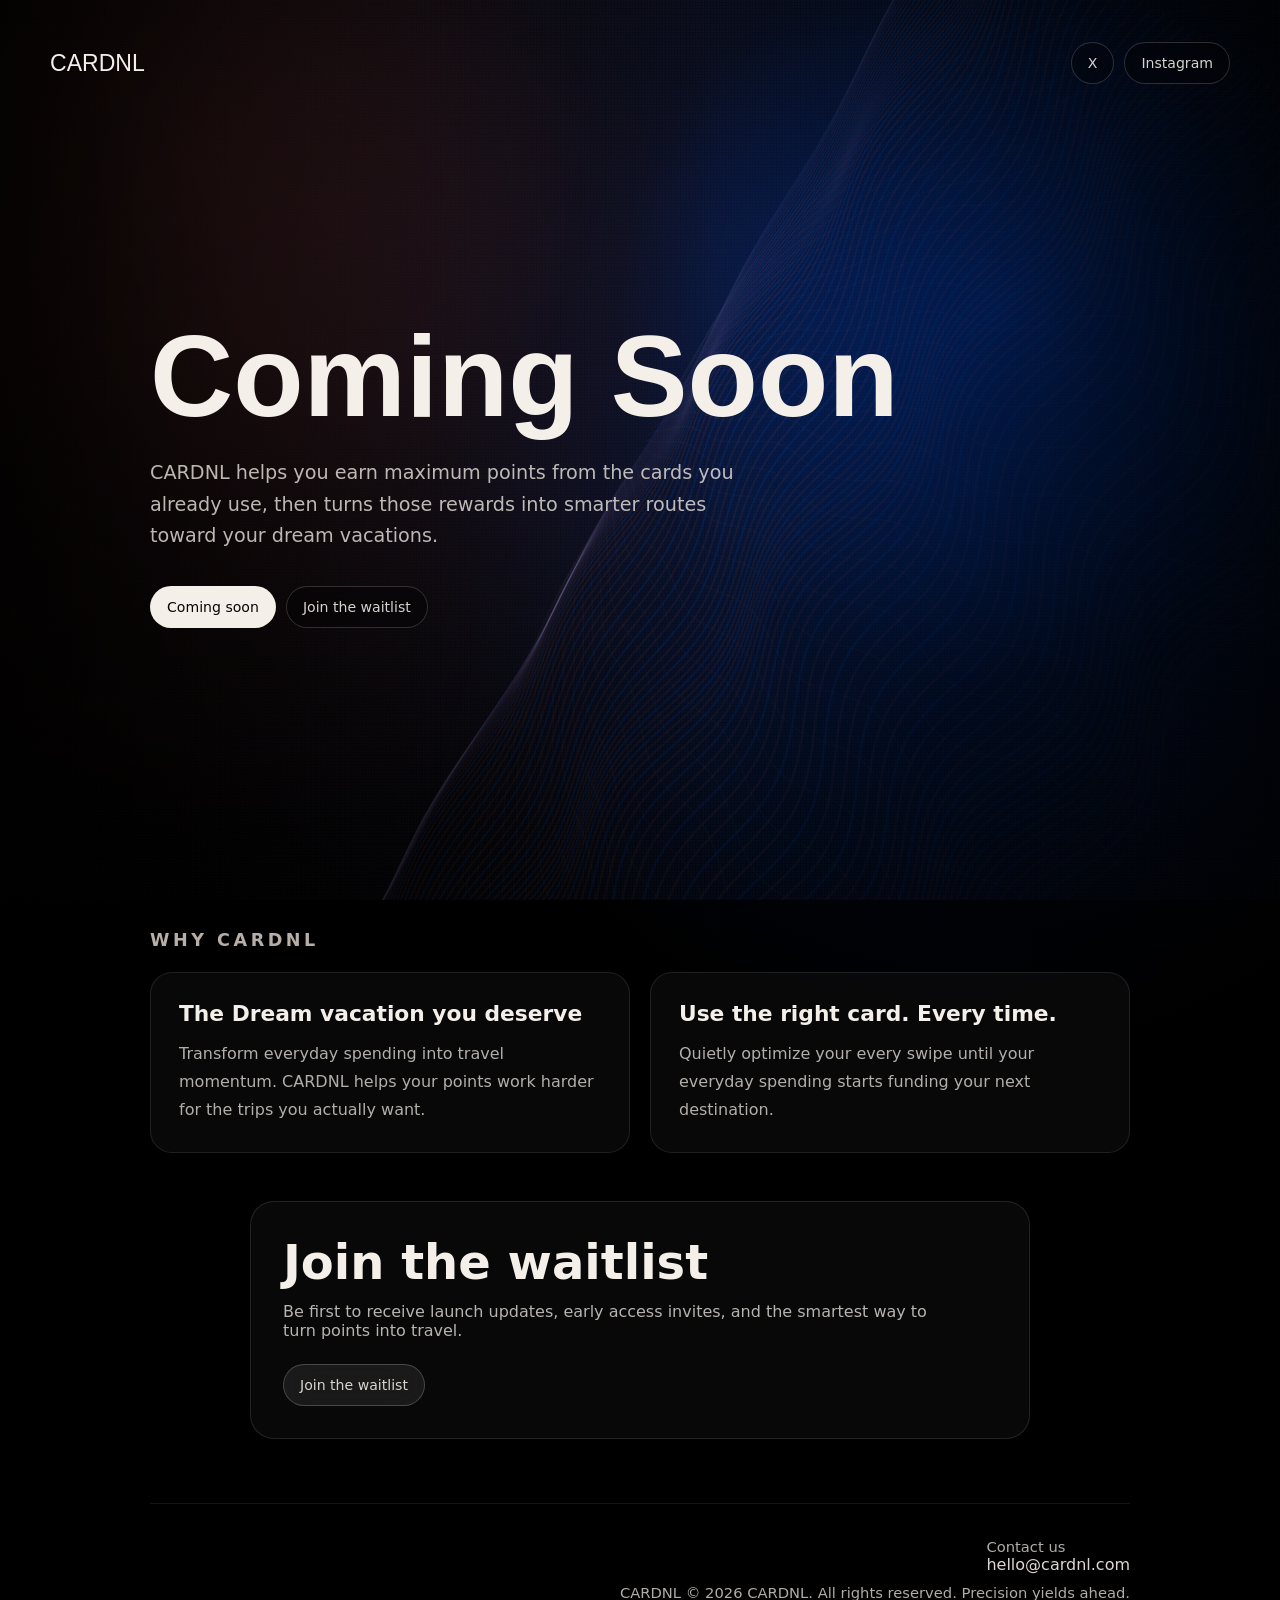
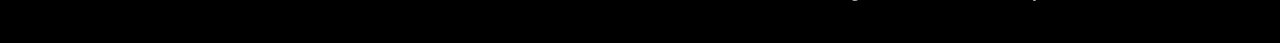
==== CARDNL-V2/index.html @ 9bd4cb1e "Add files via upload" ====
<!doctype html>
<html lang="en">
  <head>
    <meta charset="utf-8" />
    <meta name="viewport" content="width=device-width, initial-scale=1" />
    <title>CARDNL - Coming Soon</title>
    <link rel="preconnect" href="https://api.fontshare.com" />
    <link rel="preconnect" href="https://cdn.fontshare.com" crossorigin />
    <link href="https://api.fontshare.com/v2/css?f[]=panchang@500&display=swap" rel="stylesheet" />
    <link rel="stylesheet" href="./styles.css" />
  </head>
  <body>
    <canvas id="shader-bg" aria-hidden="true"></canvas>
    <div class="grain" aria-hidden="true"></div>

    <main class="page-shell">
      <nav class="topbar" aria-label="CARDNL social links">
        <a class="brand" href="#" aria-label="CARDNL home">CARDNL</a>
        <div class="socials">
          <a href="https://x.com/usecardnl" aria-label="Follow CARDNL on X">X</a>
          <a href="https://instagram.com/usecardnl" aria-label="Follow CARDNL on Instagram">Instagram</a>
        </div>
      </nav>

      <section class="hero" aria-labelledby="hero-title">
        <p class="status"></p>
        <h1 id="hero-title">Coming Soon</h1>
        <p class="intro">
          CARDNL helps you earn maximum points from the cards you already use, then turns those rewards into smarter routes toward your dream vacations.
        </p>
        <div class="actions" aria-label="CARDNL launch status and social accounts">
          <span class="launch-pill">Coming soon</span>
          <a class="primary-button" href="./waitlist.html">Join the waitlist</a>
        </div>
      </section>

      <section class="feature-grid" aria-labelledby="features-title">
        <h2 id="features-title" class="section-title">Why CARDNL</h2>
        <div class="feature-cards">
          <article class="feature">
            <h3>The Dream vacation you deserve</h3>
            <p>Transform everyday spending into travel momentum. CARDNL helps your points work harder for the trips you actually want.</p>
          </article>
          <article class="feature">
            <h3>Use the right card. Every time.</h3>
            <p>Quietly optimize your every swipe until your everyday spending starts funding your next destination.</p>
          </article>
        </div>
      </section>

      <section class="waitlist-panel" aria-labelledby="waitlist-panel-title">
        <h2 id="waitlist-panel-title">Join the waitlist</h2>
        <p>Be first to receive launch updates, early access invites, and the smartest way to turn points into travel.</p>
        <a class="primary-button" href="./waitlist.html">Join the waitlist</a>
      </section>

      <footer class="page-footer">
        <div class="footer-mini">
        </div>
        <div class="footer-contact">
          <div>
            <p>Contact us</p>
            <a href="mailto:hello@cardnl.com">hello@cardnl.com</a>
          </div>
          <p class="copyright">CARDNL © 2026 CARDNL. All rights reserved. Precision yields ahead.</p>
        </div>
      </footer>
    </main>

    <script src="./shader.js"></script>
  </body>
</html>
---- CARDNL-V2/styles.css ----
:root {
  --text: #f4efe9;
  --muted: #b7afa7;
  --line: rgba(244, 239, 233, 0.18);
  --red: #803731;
  --blue: #0043ca;
  --ink: #050505;
}

* {
  box-sizing: border-box;
}

html,
body {
  min-height: 100%;
}

body {
  margin: 0;
  overflow-x: hidden;
  color: var(--text);
  background: #000;
  font-family: Inter, ui-sans-serif, system-ui, -apple-system, BlinkMacSystemFont, "Segoe UI", sans-serif;
}

a {
  color: inherit;
  text-decoration: none;
}

#shader-bg {
  position: fixed;
  inset: 0;
  z-index: -3;
  width: 100%;
  height: 100%;
  background: #000;
}

.grain {
  position: fixed;
  inset: 0;
  z-index: -2;
  pointer-events: none;
  opacity: 0.22;
  mix-blend-mode: screen;
  background-image:
    radial-gradient(circle at 30% 40%, rgba(255, 255, 255, 0.08) 0 1px, transparent 1px),
    radial-gradient(circle at 70% 30%, rgba(255, 255, 255, 0.05) 0 1px, transparent 1px);
  background-size: 3px 3px, 5px 5px;
}

.page-shell {
  position: relative;
  min-height: 100svh;
  padding: clamp(20px, 4vw, 42px);
  background:
    linear-gradient(90deg, rgba(0, 0, 0, 0.86), rgba(0, 0, 0, 0.28) 56%, rgba(0, 0, 0, 0.72)),
    radial-gradient(circle at 18% 20%, rgba(128, 55, 49, 0.28), transparent 30%),
    radial-gradient(circle at 76% 32%, rgba(0, 67, 202, 0.22), transparent 36%);
}

.topbar {
  display: flex;
  align-items: center;
  justify-content: space-between;
  gap: 20px;
  width: min(1180px, 100%);
  margin: 0 auto;
}

.brand {
  font-family: "Panchang", sans-serif;
  font-size: clamp(1rem, 1.8vw, 1.45rem);
  letter-spacing: 0;
}

.socials,
.actions {
  display: flex;
  align-items: center;
  gap: 10px;
  flex-wrap: wrap;
}

.socials a,
.actions a,
.launch-pill,
.primary-button {
  min-height: 42px;
  display: inline-flex;
  align-items: center;
  justify-content: center;
  border: 1px solid var(--line);
  border-radius: 999px;
  padding: 0 16px;
  color: rgba(244, 239, 233, 0.88);
  background: rgba(5, 5, 5, 0.34);
  backdrop-filter: blur(16px);
  font-size: 0.88rem;
}

.socials a:hover,
.actions a:hover,
.primary-button:hover {
  border-color: rgba(244, 239, 233, 0.42);
  background: rgba(244, 239, 233, 0.08);
}

.primary-button {
  background: rgba(244, 239, 233, 0.08);
  border-color: rgba(244, 239, 233, 0.22);
}

.waitlist-form {
  margin-top: 28px;
}

.waitlist-form form {
  display: grid;
  gap: 18px;
  max-width: 520px;
}

.waitlist-form label {
  display: grid;
  gap: 10px;
  color: rgba(244, 239, 233, 0.82);
  font-size: 0.95rem;
}

.waitlist-form input {
  width: 100%;
  min-height: 50px;
  border: 1px solid rgba(244, 239, 233, 0.16);
  border-radius: 16px;
  background: rgba(255, 255, 255, 0.04);
  color: var(--text);
  padding: 0 14px;
  font-size: 1rem;
}

.waitlist-form button {
  min-height: 46px;
  border-radius: 999px;
  border: 1px solid var(--line);
  background: var(--text);
  color: var(--ink);
  font-weight: 700;
  cursor: pointer;
  transition: transform 0.18s ease, background 0.18s ease;
}

.waitlist-form button:hover {
  transform: translateY(-1px);
  background: rgba(244, 239, 233, 0.94);
}

.feature-grid {
  width: min(980px, 100%);
  margin: 56px auto 0;
}

.section-title {
  margin: 0 0 22px;
  font-size: 1.1rem;
  text-transform: uppercase;
  letter-spacing: 0.2em;
  color: var(--muted);
}

.feature-cards {
  display: grid;
  grid-template-columns: repeat(2, minmax(0, 1fr));
  gap: 20px;
}

.feature {
  padding: 28px;
  border: 1px solid rgba(244, 239, 233, 0.1);
  border-radius: 22px;
  background: rgba(255, 255, 255, 0.03);
}

.feature h3 {
  margin-top: 0;
  margin-bottom: 14px;
  font-size: clamp(1.25rem, 1.7vw, 1.65rem);
}

.feature p {
  margin: 0;
  color: rgba(244, 239, 233, 0.72);
  line-height: 1.75;
}

.waitlist-panel {
  width: min(780px, 100%);
  margin: 48px auto 0;
  padding: 32px;
  border: 1px solid rgba(244, 239, 233, 0.12);
  border-radius: 24px;
  background: rgba(255, 255, 255, 0.03);
}

.waitlist-panel h2 {
  margin: 0 0 12px;
  font-size: clamp(2rem, 4vw, 3rem);
}

.waitlist-panel p {
  margin: 0 0 24px;
  max-width: 680px;
  color: rgba(244, 239, 233, 0.74);
}

.page-footer {
  width: min(980px, 100%);
  margin: 64px auto 0;
  padding-top: 34px;
  border-top: 1px solid rgba(244, 239, 233, 0.08);
  display: flex;
  flex-wrap: wrap;
  justify-content: space-between;
  gap: 18px;
  color: rgba(244, 239, 233, 0.72);
}

.footer-mini {
  display: flex;
  flex-wrap: wrap;
  gap: 14px;
  font-size: 0.95rem;
}

.footer-mini span {
  padding: 10px 16px;
  border: 1px solid rgba(244, 239, 233, 0.08);
  border-radius: 999px;
  background: rgba(255, 255, 255, 0.03);
}

.footer-contact {
  display: flex;
  flex-direction: column;
  align-items: flex-end;
  gap: 10px;
}

.footer-contact p,
.footer-contact a {
  margin: 0;
}

.footer-contact p {
  font-size: 0.92rem;
  color: rgba(244, 239, 233, 0.72);
}

.footer-contact a {
  color: var(--text);
  opacity: 0.9;
}

.hero {
  width: min(980px, 100%);
  min-height: calc(100svh - 110px);
  display: flex;
  flex-direction: column;
  justify-content: center;
  align-items: flex-start;
  margin: 0 auto;
  padding: 7vh 0 10vh;
}

.status {
  margin: 0 0 20px;
  color: var(--muted);
  font-size: 0.78rem;
  text-transform: uppercase;
  letter-spacing: 0.16em;
}

h1 {
  max-width: 820px;
  margin: 0;
  font-family: "Panchang", sans-serif;
  font-size: clamp(3.3rem, 9vw, 8.4rem);
  line-height: 0.92;
  letter-spacing: 0;
}

.intro {
  max-width: 620px;
  margin: 28px 0 0;
  color: rgba(244, 239, 233, 0.76);
  font-size: clamp(1.02rem, 1.5vw, 1.24rem);
  line-height: 1.65;
}

.actions {
  margin-top: 34px;
}

.launch-pill {
  color: var(--ink);
  border-color: transparent;
  background: var(--text);
}

@media (max-width: 680px) {
  .page-shell {
    padding: 18px;
  }

  .topbar {
    align-items: flex-start;
  }

  .socials {
    justify-content: flex-end;
  }

  .socials a {
    min-height: 38px;
    padding: 0 12px;
    font-size: 0.78rem;
  }

  .hero {
    min-height: calc(100svh - 82px);
    padding-bottom: 8vh;
  }

  h1 {
    font-size: clamp(3rem, 16vw, 5.4rem);
  }

  .actions {
    align-items: stretch;
    width: 100%;
  }

  .actions a,
  .launch-pill {
    width: 100%;
  }
}
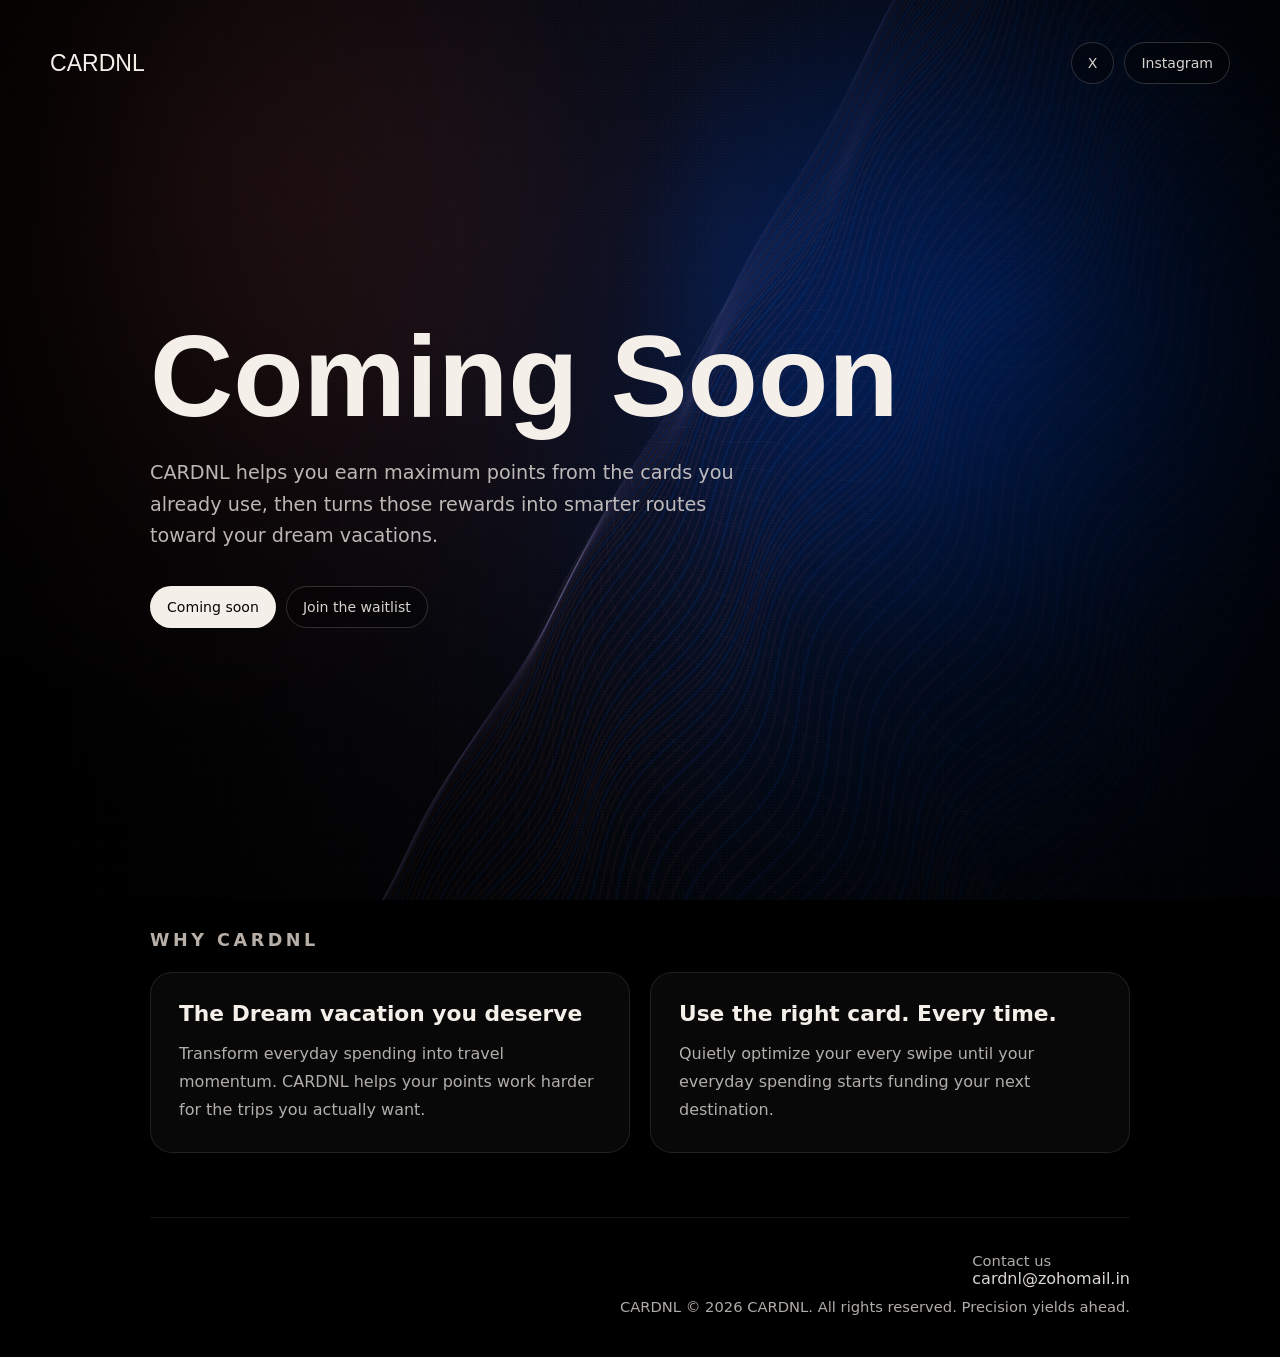
==== commit 582073f6: "Add files via upload" ====
--- a/CARDNL-V2/index.html
+++ b/CARDNL-V2/index.html
@@ -48,19 +48,13 @@
         </div>
       </section>
 
-      <section class="waitlist-panel" aria-labelledby="waitlist-panel-title">
-        <h2 id="waitlist-panel-title">Join the waitlist</h2>
-        <p>Be first to receive launch updates, early access invites, and the smartest way to turn points into travel.</p>
-        <a class="primary-button" href="./waitlist.html">Join the waitlist</a>
-      </section>
-
       <footer class="page-footer">
         <div class="footer-mini">
         </div>
         <div class="footer-contact">
           <div>
             <p>Contact us</p>
-            <a href="mailto:hello@cardnl.com">hello@cardnl.com</a>
+            <a href="mailto:cardnl@zohomail.in">cardnl@zohomail.in</a>
           </div>
           <p class="copyright">CARDNL © 2026 CARDNL. All rights reserved. Precision yields ahead.</p>
         </div>
